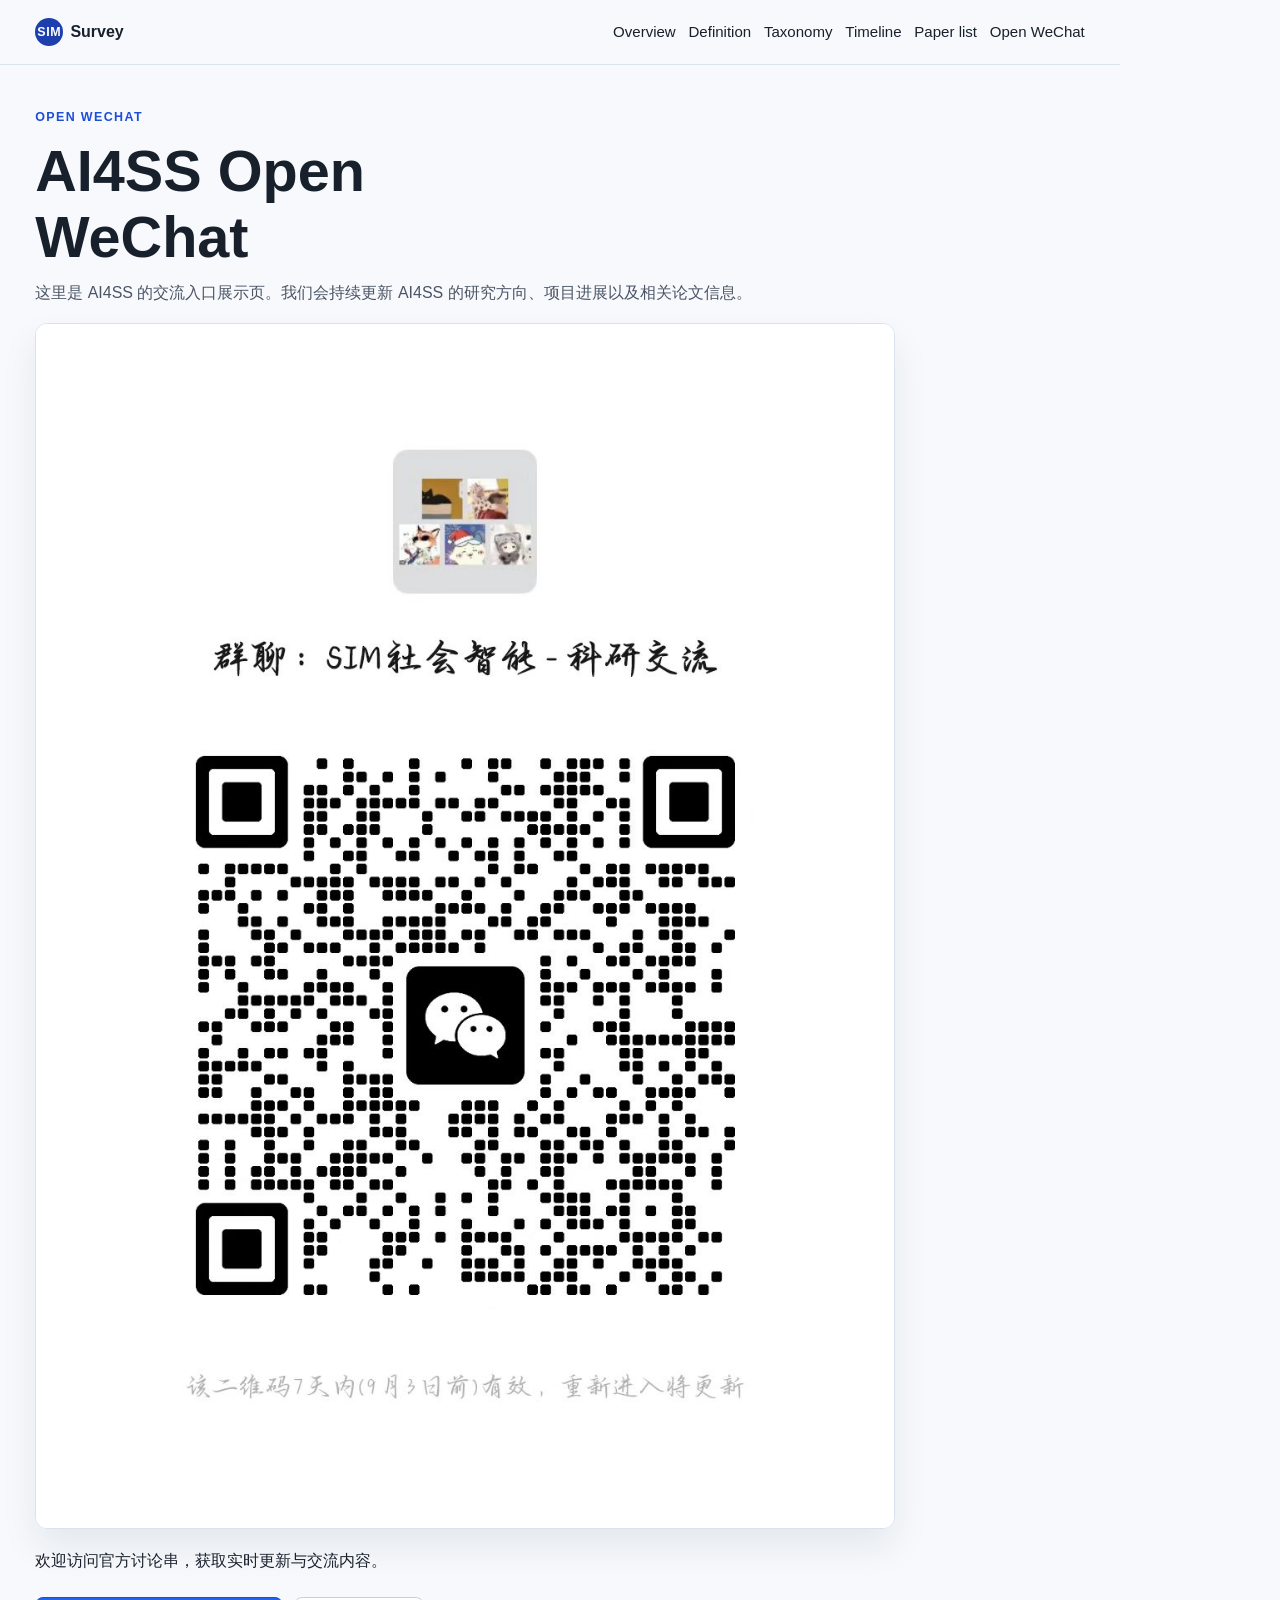
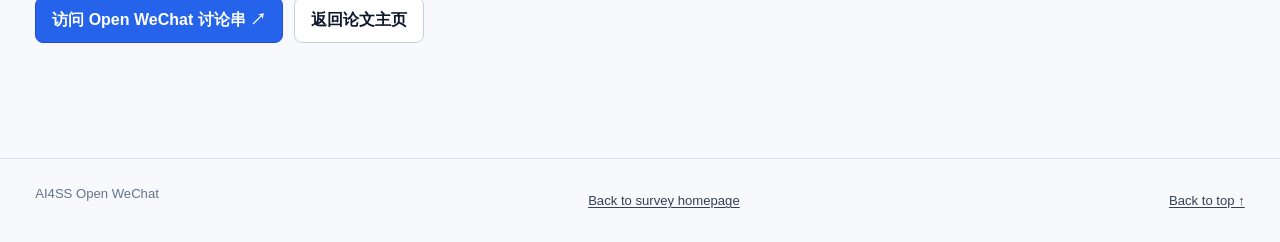
==== wechat.html @ 29fc8557 "refactor: move wechat thread to dedicated page and restyle homepage" ====
<!doctype html>
<html lang="en">
<head>
  <meta charset="utf-8">
  <meta name="viewport" content="width=device-width, initial-scale=1">
  <title>Open WeChat | AI4SS</title>
  <meta name="description" content="AI4SS Open WeChat introduction and discussion entry.">
  <link rel="stylesheet" href="styles.css">
</head>
<body class="wechat-page">
  <a class="skip-link" href="#content">Skip to content</a>

  <header class="site-header" id="top">
    <div class="nav-shell">
      <a class="brand" href="index.html" aria-label="Social Intelligence Modeling home">
        <span class="brand-mark">SIM</span>
        <span>Survey</span>
      </a>
      <nav aria-label="Primary navigation">
        <a href="index.html#overview">Overview</a>
        <a href="index.html#definition">Definition</a>
        <a href="index.html#taxonomy">Taxonomy</a>
        <a href="index.html#timeline">Timeline</a>
        <a href="index.html#paper-explorer">Paper list</a>
        <a href="wechat.html">Open WeChat</a>
      </nav>
    </div>
  </header>

  <main id="content" class="wechat-main">
    <section class="section-shell reveal">
      <p class="eyebrow">Open WeChat</p>
      <h1>AI4SS Open WeChat</h1>
      <p class="page-lead">
        这里是 AI4SS 的交流入口展示页。我们会持续更新 AI4SS 的研究方向、项目进展以及相关论文信息。
      </p>

      <div class="wechat-image-wrap">
        <img src="wechat-thread-preview.jpg" alt="AI4SS WeChat thread preview">
      </div>

      <p>
        欢迎访问官方讨论串，获取实时更新与交流内容。
      </p>

      <div class="action-row action-row-left">
        <a class="button primary" href="https://github.com/world-action-models/awesome-world-action-models/discussions/2" target="_blank" rel="noopener noreferrer">
          访问 Open WeChat 讨论串 ↗
        </a>
        <a class="button" href="index.html#paper-explorer">
          返回论文主页
        </a>
      </div>
    </section>
  </main>

  <footer class="site-footer">
    <div class="section-shell footer-shell">
      <p>AI4SS Open WeChat</p>
      <a href="index.html">Back to survey homepage</a>
      <a href="#top">Back to top ↑</a>
    </div>
  </footer>
</body>
</html>
---- styles.css ----
:root {
  --bg: #f7f9fc;
  --surface: #ffffff;
  --surface-soft: #f2f5fb;
  --text: #18202c;
  --muted: #4b5565;
  --line: #dbe2ef;
  --ink-link: #2563eb;
  --navy: #1d4ed8;
  --shadow: 0 18px 36px rgba(19, 33, 68, 0.08);

  --perception: #2563eb;
  --understanding: #16a34a;
  --generation: #0891b2;
  --simulation: #7c3aed;
  --other: #ca8a04;

  --content: 1120px;
  --wide: 1240px;
  --gutter: clamp(1rem, 3vw, 2.2rem);
  --section-y: clamp(3.2rem, 7vw, 5.5rem);
}

* {
  box-sizing: border-box;
}

html {
  scroll-behavior: smooth;
}

body {
  margin: 0;
  color: var(--text);
  font-family: "Inter", "Segoe UI", "Noto Sans SC", "PingFang SC", "Helvetica Neue", Arial, sans-serif;
  line-height: 1.65;
  background: var(--bg);
  -webkit-font-smoothing: antialiased;
}

a {
  color: inherit;
  text-underline-offset: 2px;
}

img {
  max-width: 100%;
  display: block;
}

button,
input,
select {
  font: inherit;
}

.skip-link {
  position: fixed;
  left: 1rem;
  top: -5rem;
  z-index: 100;
  background: var(--text);
  color: #fff;
  padding: 0.6rem 1rem;
  border-radius: 0.35rem;
}

.skip-link:focus {
  top: 1rem;
}

.sr-only {
  position: absolute;
  width: 1px;
  height: 1px;
  overflow: hidden;
  clip: rect(0, 0, 0, 0);
  white-space: nowrap;
}

.site-header {
  position: sticky;
  top: 0;
  z-index: 20;
  background: rgba(247, 249, 252, 0.84);
  border-bottom: 1px solid var(--line);
  backdrop-filter: blur(10px);
}

.nav-shell,
.section-shell {
  width: min(var(--wide), calc(100% - 2 * var(--gutter)));
  margin-inline: auto;
}

.nav-shell {
  min-height: 64px;
  display: flex;
  align-items: center;
  justify-content: space-between;
  gap: 1rem;
}

.brand {
  display: inline-flex;
  align-items: center;
  gap: 0.45rem;
  text-decoration: none;
  color: var(--text);
  font-weight: 700;
}

.brand-mark {
  width: 1.75rem;
  height: 1.75rem;
  border-radius: 50%;
  background: #1e40af;
  color: #fff;
  display: grid;
  place-items: center;
  font-size: 0.78rem;
  letter-spacing: 0.04em;
}

nav {
  display: flex;
  align-items: center;
  gap: 0.8rem;
  flex-wrap: wrap;
  justify-content: flex-end;
}

nav a {
  color: var(--text);
  text-decoration: none;
  font-size: 0.94rem;
  font-weight: 500;
}

nav a:hover,
nav a:focus-visible {
  color: var(--navy);
}

main {
  width: 100%;
}

.hero {
  padding: 4.3rem 0 2.6rem;
}

.hero-subtitle,
.hero-abstract,
.section-heading p:last-child,
.page-lead {
  color: var(--muted);
}

.eyebrow {
  margin: 0;
  color: var(--navy);
  text-transform: uppercase;
  letter-spacing: 0.11em;
  font-weight: 700;
  font-size: 0.78rem;
}

h1,
h2,
h3,
h4 {
  margin-top: 0;
  line-height: 1.15;
}

h1 {
  margin: 0.65rem 0 0.65rem;
  font-size: clamp(2rem, 4.6vw, 3.6rem);
  max-width: 14ch;
}

h2 {
  margin-bottom: 0.65rem;
  font-size: clamp(1.6rem, 3.5vw, 2.5rem);
}

h3 {
  font-size: 1.2rem;
}

p {
  margin-top: 0;
}

.hero-subtitle {
  margin: 0;
  font-size: clamp(1.15rem, 2.2vw, 1.55rem);
  line-height: 1.35;
}

.hero-kicker {
  margin-top: 0.8rem;
  margin-bottom: 1.5rem;
  color: var(--muted);
  max-width: 760px;
}

.authors,
.affiliation {
  margin-bottom: 0.35rem;
  font-size: 0.98rem;
}

.affiliation {
  color: var(--muted);
}

.hero-abstract {
  max-width: 840px;
  margin-top: 1.4rem;
  font-size: 1.02rem;
}

.action-row {
  display: flex;
  flex-wrap: wrap;
  gap: 0.65rem;
  margin-top: 1.4rem;
}

.action-row-left {
  justify-content: flex-start;
}

.button {
  display: inline-flex;
  align-items: center;
  justify-content: center;
  gap: 0.4rem;
  min-height: 43px;
  padding: 0.56rem 1rem;
  border-radius: 0.5rem;
  border: 1px solid #c4cfdf;
  background: #fff;
  color: #0f172a;
  text-decoration: none;
  font-weight: 600;
  transition: transform 0.2s ease, box-shadow 0.2s ease;
}

.button:hover,
.button:focus-visible {
  transform: translateY(-1px);
  box-shadow: 0 10px 24px rgba(28, 57, 102, 0.12);
}

.button.primary {
  background: #2563eb;
  border-color: #1d4ed8;
  color: #fff;
}

.hero-stats {
  max-width: 980px;
  margin: 2.4rem auto 0;
  display: grid;
  grid-template-columns: repeat(4, minmax(0, 1fr));
  border-top: 1px solid var(--line);
  border-bottom: 1px solid var(--line);
  background: #fff;
}

.hero-stats div {
  padding: 1rem 0.6rem;
  text-align: center;
}

.hero-stats div + div {
  border-left: 1px solid var(--line);
}

.hero-stats strong {
  font-size: 1.7rem;
  display: block;
}

.hero-stats span {
  font-size: 0.85rem;
  color: var(--muted);
}

.figure-band,
.taxonomy-section,
.explorer-section,
.source-section,
.wechat-section {
  padding-block: var(--section-y);
}

.section-heading {
  max-width: 840px;
  margin-bottom: 1.2rem;
}

.section-heading h2 {
  margin-top: 0.35rem;
}

.section-heading p:last-child {
  margin: 0;
}

.wide-heading {
  max-width: 970px;
}

.paper-figure {
  margin: 0;
  border: 1px solid var(--line);
  border-radius: 0.9rem;
  background: var(--surface);
  overflow: hidden;
}

.paper-figure img {
  width: 100%;
}

.paper-figure figcaption {
  padding: 0.8rem 1rem;
  color: var(--muted);
  font-size: 0.92rem;
  border-top: 1px solid var(--line);
}

#definition,
#timeline,
.source-section {
  padding-block: var(--section-y);
}

.level-flow {
  display: grid;
  grid-template-columns: repeat(4, minmax(0, 1fr));
  gap: 0.9rem;
}

.level-card {
  min-height: 285px;
  padding: 1rem 1.05rem 1.1rem;
  border-radius: 0.75rem;
  border: 1px solid var(--line);
  background: var(--surface);
  display: flex;
  flex-direction: column;
}

.level-card:nth-child(1) { --level-color: var(--perception); }
.level-card:nth-child(2) { --level-color: var(--understanding); }
.level-card:nth-child(3) { --level-color: var(--generation); }
.level-card:nth-child(4) { --level-color: var(--simulation); }

.level-card h3,
.level-question {
  color: var(--level-color);
}

.level-card h3 {
  margin-bottom: 0.45rem;
}

.level-card p {
  color: var(--muted);
}

.level-question {
  margin-top: 0;
  margin-bottom: 0.85rem;
  font-size: 1.2rem;
}

.level-count {
  margin-top: auto;
  color: #64748b;
  font-size: 0.84rem;
}

.level-number {
  color: #64748b;
  font-size: 0.78rem;
  letter-spacing: 0.08em;
  margin-bottom: 0.8rem;
}

.timeline-panel {
  border: 1px solid var(--line);
  border-radius: 0.85rem;
  background: #fff;
  padding: 1rem;
}

.timeline-matrix {
  display: grid;
  gap: 0.38rem;
  overflow-x: auto;
  padding-bottom: 0.4rem;
}

.timeline-cell,
.timeline-label,
.timeline-year {
  min-width: 52px;
  min-height: 41px;
  display: grid;
  place-items: center;
  border-radius: 0.35rem;
  font-size: 0.8rem;
}

.timeline-cell {
  color: #334155;
  border: 1px solid #e5eaf1;
}

.timeline-label {
  justify-content: start;
  font-weight: 700;
}

.timeline-year {
  color: var(--muted);
}

.timeline-legend {
  margin-top: 0.7rem;
  display: flex;
  justify-content: flex-end;
  gap: 0.55rem;
  color: #64748b;
  font-size: 0.76rem;
  align-items: center;
}

.legend-ramp {
  width: 112px;
  height: 8px;
  border-radius: 999px;
  background: linear-gradient(90deg, #f0f4ff, #a3a9ff);
}

.explorer-shell {
  width: min(var(--wide), calc(100% - 2 * var(--gutter)));
}

.explorer-heading {
  display: flex;
  justify-content: space-between;
  align-items: end;
  gap: 1.5rem;
}

.result-summary {
  text-align: right;
  margin-bottom: 0;
  color: #334155;
}

.result-summary strong {
  display: block;
  font-size: 1.8rem;
}

.explorer-toolbar {
  position: sticky;
  top: 64px;
  z-index: 5;
  display: grid;
  grid-template-columns: minmax(270px, 2fr) repeat(3, minmax(130px, 0.8fr)) auto;
  gap: 0.7rem;
  padding: 0.85rem;
  margin-bottom: 1rem;
  border: 1px solid var(--line);
  background: #fff;
  border-radius: 0.65rem;
}

.explorer-toolbar input,
.explorer-toolbar select {
  width: 100%;
  height: 42px;
  border: 1px solid #cfd8ea;
  border-radius: 0.45rem;
  padding: 0 0.7rem;
  background: #fff;
}

.clear-button {
  align-self: end;
  height: 42px;
  border: 1px solid #cbd5e1;
  border-radius: 0.45rem;
  background: #fff;
  cursor: pointer;
}

.explorer-toolbar label span:not(.sr-only) {
  display: block;
  margin-bottom: 0.25rem;
  color: #334155;
  font-size: 0.78rem;
  font-weight: 700;
  text-transform: uppercase;
}

.level-filters {
  display: flex;
  gap: 0.45rem;
  flex-wrap: wrap;
  margin-bottom: 0.9rem;
}

.level-filter {
  padding: 0.45rem 0.75rem;
  border: 1px solid var(--line);
  border-radius: 999px;
  background: #fff;
  cursor: pointer;
}

.level-filter[aria-pressed="true"] {
  color: #0f172a;
  border-color: var(--level-color);
  background: color-mix(in srgb, var(--level-color) 14%, white);
  font-weight: 700;
}

.paper-grid {
  display: grid;
  grid-template-columns: repeat(3, minmax(0, 1fr));
  gap: 0.85rem;
}

.paper-card {
  min-width: 0;
  background: #fff;
  border: 1px solid var(--line);
  border-top: 4px solid var(--other);
  border-radius: 0.65rem;
  padding: 1rem;
  display: flex;
  flex-direction: column;
}

.paper-card[data-level="Perception"] { --level-color: var(--perception); }
.paper-card[data-level="Understanding"] { --level-color: var(--understanding); }
.paper-card[data-level="Generation"] { --level-color: var(--generation); }
.paper-card[data-level="Simulation"] { --level-color: var(--simulation); }
.paper-card[data-level="Other"] { --level-color: var(--other); }

.paper-meta {
  display: flex;
  justify-content: space-between;
  color: #64748b;
  font-size: 0.78rem;
  margin-bottom: 0.45rem;
}

.paper-card h3 {
  margin: 0 0 0.45rem;
  font-size: 1.05rem;
}

.paper-card h3 a:hover {
  color: var(--navy);
}

.paper-authors {
  margin: 0 0 0.45rem;
  color: #334155;
  font-size: 0.84rem;
}

.paper-summary {
  margin: 0 0 0.8rem;
  color: #475569;
  font-size: 0.84rem;
}

.paper-tags {
  display: flex;
  flex-wrap: wrap;
  gap: 0.35rem;
  margin-top: auto;
}

.tag {
  padding: 0.22rem 0.45rem;
  border-radius: 999px;
  background: #f1f5fb;
  color: #334155;
  font-size: 0.68rem;
}

.code-tag {
  font-weight: 700;
}

.empty-state {
  grid-column: 1 / -1;
  border: 1px dashed #cbd5e1;
  border-radius: 0.65rem;
  padding: 2.5rem 1rem;
  text-align: center;
  color: #64748b;
}

.load-more-wrap {
  padding-top: 1.1rem;
  display: flex;
  justify-content: center;
}

.source-grid {
  display: grid;
  grid-template-columns: repeat(3, minmax(0, 1fr));
  gap: 0.9rem;
}

.source-grid article {
  border: 1px solid var(--line);
  border-radius: 0.65rem;
  padding: 1rem;
  background: #fff;
}

.source-grid p {
  margin: 0;
  color: var(--muted);
}

.site-footer {
  margin-top: 3rem;
  padding: 1.5rem 0;
  border-top: 1px solid var(--line);
}

.footer-shell {
  display: flex;
  align-items: center;
  justify-content: space-between;
  gap: 0.8rem;
  flex-wrap: wrap;
  color: #64748b;
  font-size: 0.82rem;
}

.footer-shell a {
  color: #334155;
}

.wechat-main {
  padding: 2.6rem 0 4.2rem;
}

.wechat-main .page-lead {
  max-width: 760px;
}

.wechat-image-wrap {
  margin: 1rem 0 1.2rem;
  max-width: 860px;
  border: 1px solid var(--line);
  border-radius: 0.75rem;
  overflow: hidden;
  box-shadow: var(--shadow);
}

.wechat-page .site-header,
.wechat-page .nav-shell {
  width: min(var(--content), calc(100% - 2 * var(--gutter)));
}

.reveal {
  animation: float-in 0.65s ease forwards;
  opacity: 0;
}

@keyframes float-in {
  from {
    transform: translateY(16px);
    opacity: 0;
  }
  to {
    transform: translateY(0);
    opacity: 1;
  }
}

@media (max-width: 1020px) {
  .level-flow,
  .source-grid,
  .paper-grid {
    grid-template-columns: repeat(2, minmax(0, 1fr));
  }
  .explorer-toolbar {
    grid-template-columns: 1fr 1fr 1fr;
  }
}

@media (max-width: 760px) {
  nav a:nth-child(-n+4) {
    display: none;
  }
  .hero-stats {
    grid-template-columns: repeat(2, 1fr);
  }
  .hero-stats div:nth-child(3) {
    border-left: 0;
    border-top: 1px solid var(--line);
  }
  .hero-stats div:nth-child(4) {
    border-top: 1px solid var(--line);
  }
  .level-flow,
  .paper-grid,
  .source-grid,
  .explorer-heading {
    grid-template-columns: 1fr;
  }
  .explorer-heading {
    align-items: start;
  }
  .result-summary {
    text-align: left;
  }
  .explorer-toolbar {
    position: static;
    grid-template-columns: 1fr 1fr;
  }
  .search-field {
    grid-column: 1 / -1;
  }
  .explorer-toolbar label:nth-of-type(4),
  .clear-button {
    grid-row: auto;
  }
}

@media (max-width: 480px) {
  .nav-shell {
    flex-wrap: wrap;
    padding: 0.2rem 0;
    min-height: 56px;
  }
  .hero {
    padding-top: 3.4rem;
  }
  .hero-stats {
    margin-top: 1.8rem;
  }
  .action-row .button {
    flex: 1 1 48%;
  }
  .explorer-toolbar {
    grid-template-columns: 1fr;
  }
  .search-field {
    grid-column: auto;
  }
  .timeline-label {
    min-width: 106px;
  }
}

@media (prefers-reduced-motion: reduce) {
  html {
    scroll-behavior: auto;
  }
  *, *::before, *::after {
    transition: none !important;
    animation-duration: 0.01ms !important;
  }
}
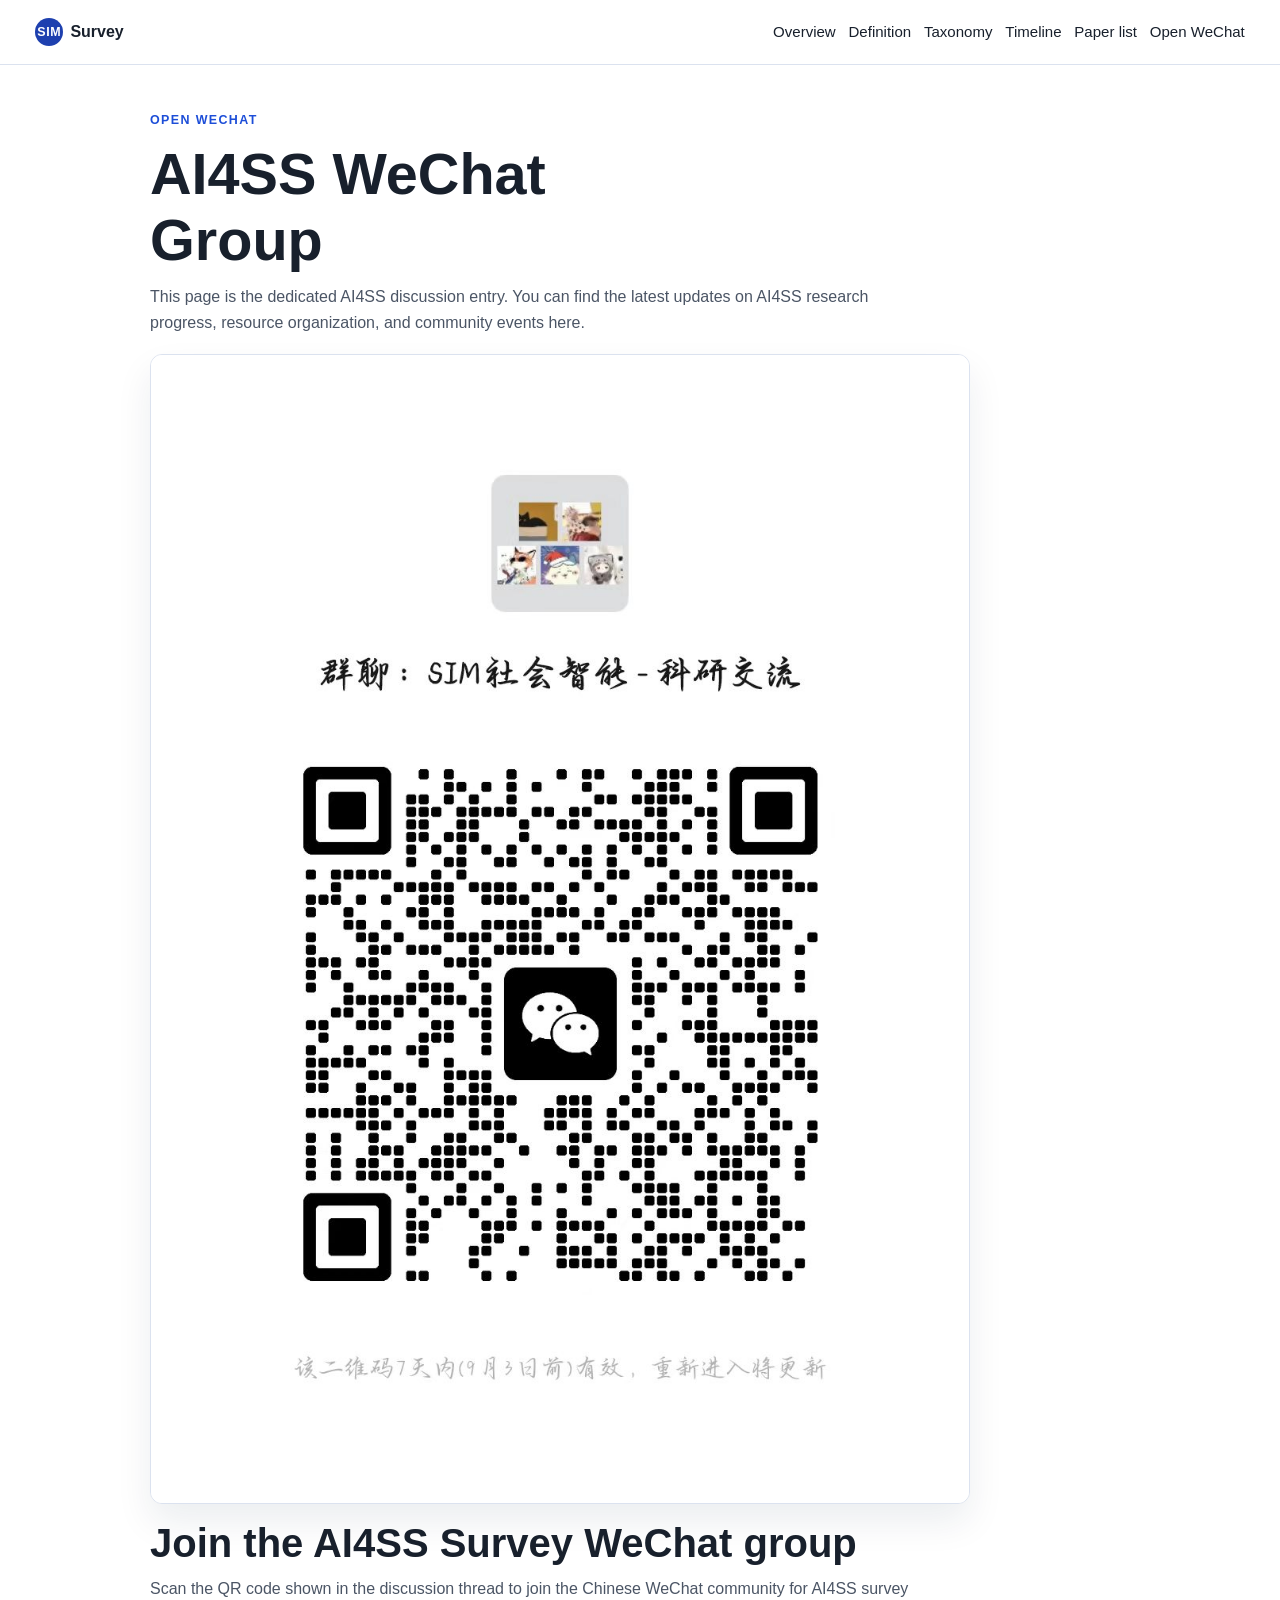
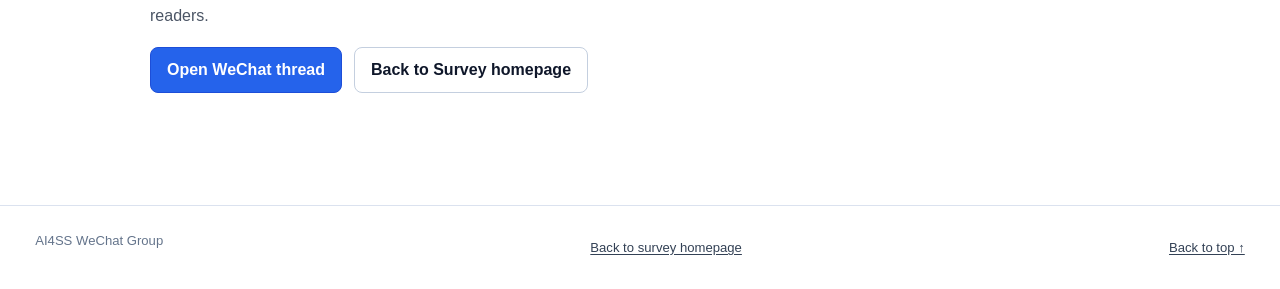
==== commit 43646108: "feat: add custom AI4SS WeChat landing page and pure-white tune" ====
--- a/wechat.html
+++ b/wechat.html
@@ -3,16 +3,14 @@
 <head>
   <meta charset="utf-8">
   <meta name="viewport" content="width=device-width, initial-scale=1">
-  <title>Open WeChat | AI4SS</title>
-  <meta name="description" content="AI4SS Open WeChat introduction and discussion entry.">
+  <title>AI4SS WeChat Group | Social Intelligence Modeling Survey</title>
+  <meta name="description" content="AI4SS Survey WeChat group and discussion entry page.">
   <link rel="stylesheet" href="styles.css">
 </head>
-<body class="wechat-page">
-  <a class="skip-link" href="#content">Skip to content</a>
-
+<body>
   <header class="site-header" id="top">
     <div class="nav-shell">
-      <a class="brand" href="index.html" aria-label="Social Intelligence Modeling home">
+      <a class="brand" href="index.html#top" aria-label="Social Intelligence Modeling home">
         <span class="brand-mark">SIM</span>
         <span>Survey</span>
       </a>
@@ -27,36 +25,35 @@
     </div>
   </header>
 
-  <main id="content" class="wechat-main">
-    <section class="section-shell reveal">
-      <p class="eyebrow">Open WeChat</p>
-      <h1>AI4SS Open WeChat</h1>
-      <p class="page-lead">
-        这里是 AI4SS 的交流入口展示页。我们会持续更新 AI4SS 的研究方向、项目进展以及相关论文信息。
-      </p>
+  <main class="section-shell wechat-page">
+    <p class="eyebrow">Open WeChat</p>
+    <h1>AI4SS WeChat Group</h1>
+    <p class="page-intro">
+      This page is the dedicated AI4SS discussion entry. You can find the latest updates on AI4SS research progress, resource organization, and community events here.
+    </p>
 
-      <div class="wechat-image-wrap">
-        <img src="wechat-thread-preview.jpg" alt="AI4SS WeChat thread preview">
-      </div>
+    <div class="wechat-cover">
+      <img src="ai4ss-wechat-cover.jpg" alt="AI4SS WeChat group cover image">
+    </div>
 
-      <p>
-        欢迎访问官方讨论串，获取实时更新与交流内容。
-      </p>
+    <h2>Join the AI4SS Survey WeChat group</h2>
+    <p class="page-intro">
+      Scan the QR code shown in the discussion thread to join the Chinese WeChat community for AI4SS survey readers.
+    </p>
 
-      <div class="action-row action-row-left">
-        <a class="button primary" href="https://github.com/world-action-models/awesome-world-action-models/discussions/2" target="_blank" rel="noopener noreferrer">
-          访问 Open WeChat 讨论串 ↗
-        </a>
-        <a class="button" href="index.html#paper-explorer">
-          返回论文主页
-        </a>
-      </div>
-    </section>
+    <div class="wechat-actions">
+      <a class="button primary" href="https://github.com/world-action-models/awesome-world-action-models/discussions/2" target="_blank" rel="noopener noreferrer">
+        Open WeChat thread
+      </a>
+      <a class="button" href="index.html#open-wechat">
+        Back to Survey homepage
+      </a>
+    </div>
   </main>
 
   <footer class="site-footer">
     <div class="section-shell footer-shell">
-      <p>AI4SS Open WeChat</p>
+      <p>AI4SS WeChat Group</p>
       <a href="index.html">Back to survey homepage</a>
       <a href="#top">Back to top ↑</a>
     </div>
--- a/styles.css
+++ b/styles.css
@@ -1,5 +1,5 @@
 :root {
-  --bg: #f7f9fc;
+  --bg: #ffffff;
   --surface: #ffffff;
   --surface-soft: #f2f5fb;
   --text: #18202c;
@@ -82,7 +82,7 @@
   position: sticky;
   top: 0;
   z-index: 20;
-  background: rgba(247, 249, 252, 0.84);
+  background: rgba(255, 255, 255, 0.92);
   border-bottom: 1px solid var(--line);
   backdrop-filter: blur(10px);
 }
@@ -229,10 +229,6 @@
   margin-top: 1.4rem;
 }
 
-.action-row-left {
-  justify-content: flex-start;
-}
-
 .button {
   display: inline-flex;
   align-items: center;
@@ -296,6 +292,57 @@
 .source-section,
 .wechat-section {
   padding-block: var(--section-y);
+}
+
+.wechat-subtitle-title {
+  margin: 0;
+  font-size: 1rem;
+  color: #0f172a;
+}
+
+.wechat-subtext {
+  max-width: 760px;
+  color: var(--muted);
+  margin: 0 0 0.95rem;
+  font-size: 0.96rem;
+}
+
+.wechat-cta {
+  margin-bottom: 0.8rem;
+}
+
+.wechat-page {
+  max-width: 980px;
+  margin: 0 auto;
+  padding: 2.8rem 0 4rem;
+}
+
+.wechat-page .page-intro {
+  margin-bottom: 1.1rem;
+  color: var(--muted);
+  max-width: 760px;
+}
+
+.wechat-cover {
+  width: 100%;
+  max-width: 820px;
+  border: 1px solid var(--line);
+  border-radius: 0.75rem;
+  overflow: hidden;
+  margin-bottom: 1rem;
+  background: #fff;
+  box-shadow: var(--shadow);
+}
+
+.wechat-cover img {
+  width: 100%;
+  display: block;
+}
+
+.wechat-actions {
+  display: flex;
+  flex-wrap: wrap;
+  gap: 0.75rem;
 }
 
 .section-heading {
@@ -659,28 +706,6 @@
   color: #334155;
 }
 
-.wechat-main {
-  padding: 2.6rem 0 4.2rem;
-}
-
-.wechat-main .page-lead {
-  max-width: 760px;
-}
-
-.wechat-image-wrap {
-  margin: 1rem 0 1.2rem;
-  max-width: 860px;
-  border: 1px solid var(--line);
-  border-radius: 0.75rem;
-  overflow: hidden;
-  box-shadow: var(--shadow);
-}
-
-.wechat-page .site-header,
-.wechat-page .nav-shell {
-  width: min(var(--content), calc(100% - 2 * var(--gutter)));
-}
-
 .reveal {
   animation: float-in 0.65s ease forwards;
   opacity: 0;
